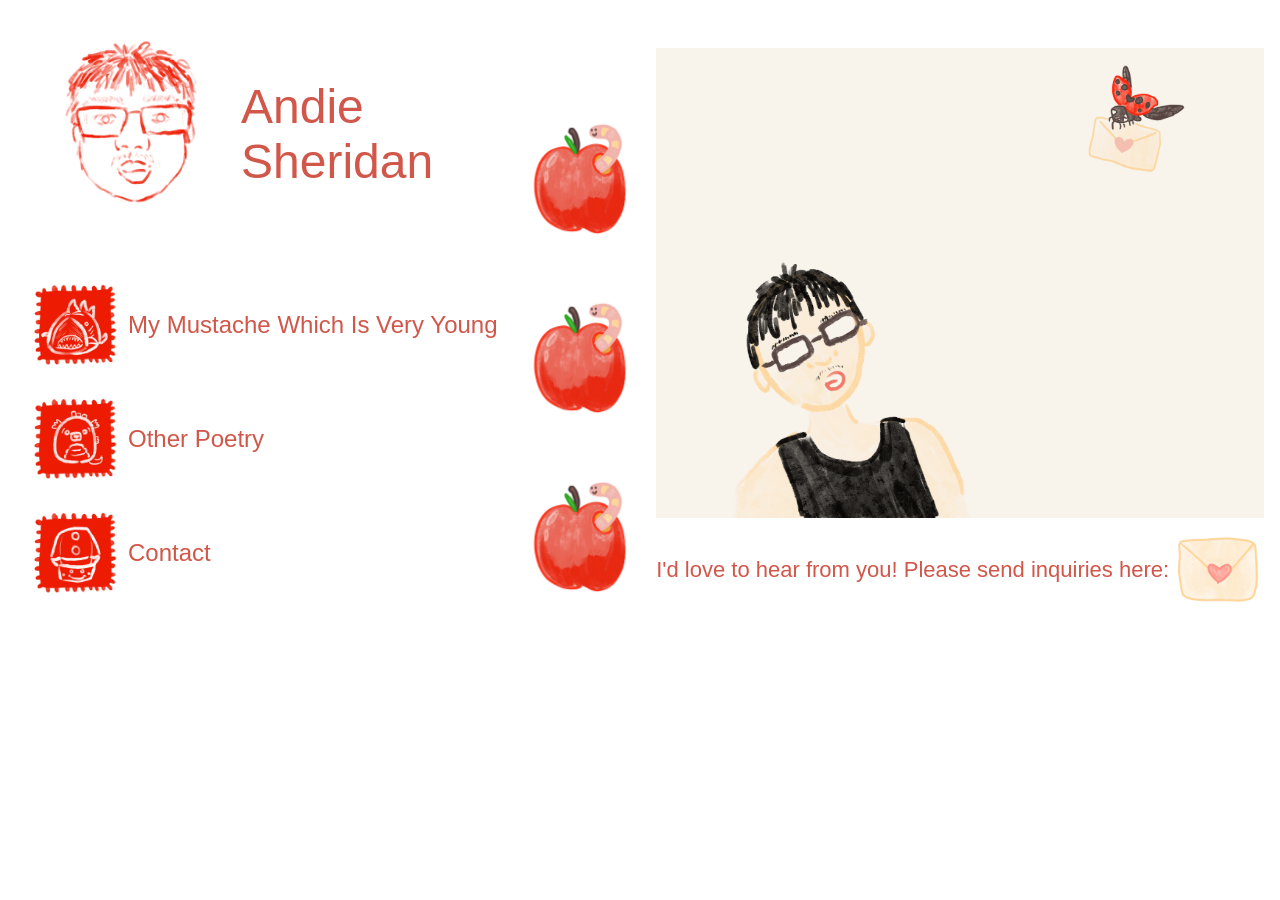
==== contact.html @ bdac0b0e "first commit" ====
<!DOCTYPE html>
<html lang="en">
  <head>
    <meta charset="UTF-8" />
    <meta name="viewport" content="width=device-width, initial-scale=1.0" />
    <title>Andie Sheridan Poetry</title>
    <link rel="stylesheet" href="style.css" />
  </head>

  <body>
    <div class="container">
      <!--navigation menu-->
      <!--NOTE: Make sure to copy any changes to this menu to all other pages if you want them to be consistent-->
      <div class="navigation">
        <div class="logo-and-name">
          <a class="logo">
            <img src="images/homebutton.jpg" alt="Logo" />
          </a>
          <a href="index.html"> Andie Sheridan </a>
        </div>

        <input type="checkbox" id="menu-toggle" />
        <label for="menu-toggle"></label>

        <ul class="nav-items">
          <li class="nav-item">
            <div class="nav-buttons">
              <a href="mymustache.html">
                <img src="images/button1.jpg" alt="Nav Button" />
              </a>
            </div>
            <a href="mymustache.html">My Mustache Which Is Very Young</a>
          </li>

          <li class="nav-item">
            <div class="nav-buttons">
              <a href="otherpoetry.html">
                <img src="images/button2.jpg" alt="Nav Button" />
              </a>
            </div>
            <a href="otherpoetry.html">Other Poetry</a>
          </li>

          <li class="nav-item">
            <div class="nav-buttons">
              <a href="contact.html"
                ><img src="images/button3.jpg" alt="Nav Button" />
              </a>
            </div>
            <a href="contact.html">Contact</a>
          </li>
        </ul>
      </div>

      <!--page content-->
      <div class="content">
        <ul class="content-trim">
          <li>
            <div class="trim-apple">
              <img src="images/appleandworm.jpg" alt="Apple and worm icon" />
            </div>
          </li>

          <li>
            <div class="trim-apple">
              <img src="images/appleandworm.jpg" alt="Apple and worm icon" />
            </div>
          </li>

          <li>
            <div class="trim-apple">
              <img src="images/appleandworm.jpg" alt="Apple and worm icon" />
            </div>
          </li>
        </ul>

        <div class="content-body">
          <div class="contact-gif">
            <img src="images/ladybugmail.gif" alt="Andie receiving mail" />
          </div>

          <div class="contact-text">
            I'd love to hear from you! Please send inquiries here:
            <a href="mailto:andiemsheridan@gmail.com">
              <img
                src="images/mailicon.jpg"
                alt="Mail button"
                class="contact-mail-icon"
              />
            </a>
          </div>
        </div>
      </div>

      <script src="script.js"></script>
    </div>
  </body>
</html>
---- style.css ----
/*
******** Site-wide styling ********

<Desktop>
Make Andie's face clickable
A little more space under mustache cover

<Medium>
Read for free here underlined
*/
* {
  padding: 0;
  box-sizing: border-box;
  font-family: "Comic Sans MS", "Comic Sans", cursive, sans-serif;
  text-decoration: none;
  scroll-behavior: smooth;
  list-style: none;
}

.container {
  display: flex;
  flex-direction: row;
  padding: 8px;
}

a:link,
a:visited {
  color: #d05749;
}

a:hover {
  color: red;
}

/* navigation styling */
.navigation {
  display: flex;
  flex-direction: column;
  width: 40%;
  height: 100%;
  background-color: white;
}

.nav-items {
  display: flex;
  flex-direction: column;
}

.navigation .logo-and-name {
  font-size: 48px;
  display: flex;
  align-items: center;
  color: red;
}

.navigation .logo img {
  max-width: 225px;
}

.navigation #menu-toggle {
  display: none;
}

.navigation .nav-item {
  font-size: 24px;
  display: flex;
  align-items: center;
  padding: 4px 12px;
}

.navigation .nav-item a {
  display: inline-block;
}

.navigation .nav-item img {
  /* the stamp icons */
  height: 100px;
}

/* page content styling */
.content {
  width: 60%;
  display: flex;
  align-items: center;
  padding-top: 24px;
}

.content-trim .trim-butterfly img {
  height: 220px;
  margin-top: 25px;
}

.content-trim .trim-apple img {
  height: 125px;
  margin-top: 50px;
}

.content-body {
  display: flex;
  flex-direction: column;
  color: #d05749;
  padding-left: 16px;
}

/* Medium sized screen styling */
@media (max-width: 1100px) {
  .container {
    flex-direction: column;
  }

  .navigation {
    width: auto;
    flex-direction: row;
    align-items: center;
  }

  .navigation .logo-and-name {
    font-size: 24px;
  }

  .navigation .logo img {
    max-width: 116px;
  }

  .navigation .menu-toggle {
    /* don't show the menu icon on anything larger than a small screen, menu options show by default */
    display: none;
  }

  .navigation .nav-items {
    flex-direction: row;
    padding-left: 16px;
  }

  .navigation .nav-item {
    font-size: 16px;
  }

  .navigation .nav-item img {
    /* the stamp icons */
    height: 50px;
  }

  .content {
    width: auto;
    padding-top: 0px;
  }
}

/* Small sized screen styling */
@media (max-width: 644px) {
  .container {
    flex-direction: column;
  }

  .navigation {
    width: auto;
    flex-direction: column;
    align-items: center;
  }

  .navigation .logo-and-name {
    align-self: start;
    font-size: 24px;
    margin-right: 48px;
  }

  .navigation .logo img {
    max-width: 116px;
  }

  /* menu toggle styling */
  /* 
  a hacky way to get interactibility in a static html/css site -- a checkbox in disguise that toggles open the menu
  usually a checkbox input has the box and the label like so: "[ ] label". we are essentially stacking them on one another, making the box itself
  invisible, and making the label an image of a hamburger menu using background-image 
  */
  .navigation #menu-toggle,
  label {
    /* put both the checkbox and the hamburger icon in the same spot on the top right */
    display: block;
    position: absolute;
    top: 64px;
    right: 24px;
  }

  .navigation #menu-toggle {
    /* the toggle itself (which is a checkbox) is unseen */
    opacity: 0;
  }

  .navigation label {
    /* style the label of the checkbox to be a menu icon */
    cursor: pointer;
    background-image: url(images/menu-icon.svg);
    background-size: contain;
    background-repeat: no-repeat;
    padding: 15px;
  }

  input:checked ~ label {
    /* when the menu is toggled, switch from hamburger icon to appleandworm :-) */
    background-image: url(images/appleandworm.jpg);
    background-size: contain;
  }

  .navigation .nav-items {
    flex-direction: column;
    padding-left: 16px;
    display: none;
  }

  .navigation .nav-item {
    font-size: 16px;
  }

  .navigation .nav-item img {
    height: 50px;
  }

  input:checked ~ .nav-items {
    /* when the menu is toggled, show the navigation items (toggle from display: none to display: block */
    display: block;
  }

  .content {
    width: auto;
  }

  .content-trim {
    align-self: flex-start;
  }

  .content-trim .trim-butterfly img {
    height: 132px;
    margin-top: 25px;
    margin-bottom: 75px;
  }

  .content-trim .trim-apple img {
    height: 75px;
    margin-top: 25px;
    margin-bottom: 75px;
  }
}

/*
******** Home page specific styling ********
*/
.home-content-row-1 {
  display: flex;
  align-items: center;
  font-size: 22px;
}

.home-content-row-1 .andie-dog {
  width: 40%;
  min-width: 260px;
  max-width: 330px;
  height: auto;
}

.home-content-row-1 div {
  /* supporting text */
  width: 60%;
  padding-left: 16px;
}

.home-content-row-2 {
  display: flex;
  align-items: end;
  padding: 16px 54px;
}

.home-content-row-2 .cherry-blossoms {
  width: 60%;
  max-width: 450px;
  height: auto;
}

.home-content-row-2 .apple-worm {
  width: 40%;
  max-width: 300px;
  height: auto;
}

.home-apple img {
  position: absolute;
  height: 280px;
  margin-top: 490px;
  margin-left: 615px;
}

/* Small Sized Screen Styling */
@media (max-width: 644px) {
  .home-content-row-1 {
    flex-direction: column;
    font-size: 16px;
  }

  .home-content-row-1 .andie-dog {
    width: 80%;
    min-width: 40px;
    max-width: 330px;
  }

  .home-content-row-1 div {
    width: 100%;
    padding-top: 8px;
    padding-left: 0px;
  }

  .home-content-row-2 {
    flex-direction: column;
  }

  .home-content-row-2 {
    display: flex;
    padding: 24px 0px;
  }

  .home-content-row-2 .cherry-blossoms {
    width: 100%;
    max-width: 450px;
    height: auto;
  }

  .home-content-row-2 .apple-worm {
    width: 100%;
    max-width: 100px;
    height: auto;
  }
}

/*
******** My mustache specific styling ********
*/

.mustache-photo img {
  display: block;
  justify-self: center;
  padding-right: 32px;
  max-width: 450px;
}

.mustache-text {
  padding-top: 8px;
  font-size: 18px;
  color: #d05749;
}

.mustache-read-here {
  padding-top: 8px;
  font-size: 24px;
}

/* Small Sized Screen Styling */
@media (max-width: 644px) {
  .mustache-photo img {
    width: 100%;
    padding-right: 0px;
    max-width: 450px;
  }

  .mustache-text {
    font-size: 14px;
  }

  .mustache-read-here {
    padding-top: 8px;
    font-size: 18px;
  }
}

/*
******** Other poetry specific styling ********
*/
.other-poetry-text {
  font-size: 18px;
}

.other-poetry-text a {
  text-decoration: underline;
}

.other-poetry-text .other-poetry-title {
  font-weight: bold;
  font-size: 24px;
}

.other-poetry-text li {
  padding-bottom: 8px;
}

.other-poetry-text img {
  display: block;
  max-width: 250px;
  justify-self: flex-end;
}

/* Small Sized Screen Styling */
@media (max-width: 644px) {
  .other-poetry-text {
    font-size: 14px;
  }

  .other-poetry-text img {
    display: block;
    width: 100%;
    max-width: 250px;
    justify-self: flex-end;
  }
}

/*
******** Contact specific styling ********
*/
.contact-gif img {
  width: 100%;
  max-width: 700px;
}

.contact-text {
  display: flex;
  align-items: center;
  color: #d05749;
  font-size: 22px;
}

.contact-mail-icon {
  max-width: 90px;
}

/* Small Sized Screen Styling */
@media (max-width: 644px) {
  .contact-text {
    font-size: 14px;
  }

  .contact-mail-icon {
    max-width: 75px;
  }
}
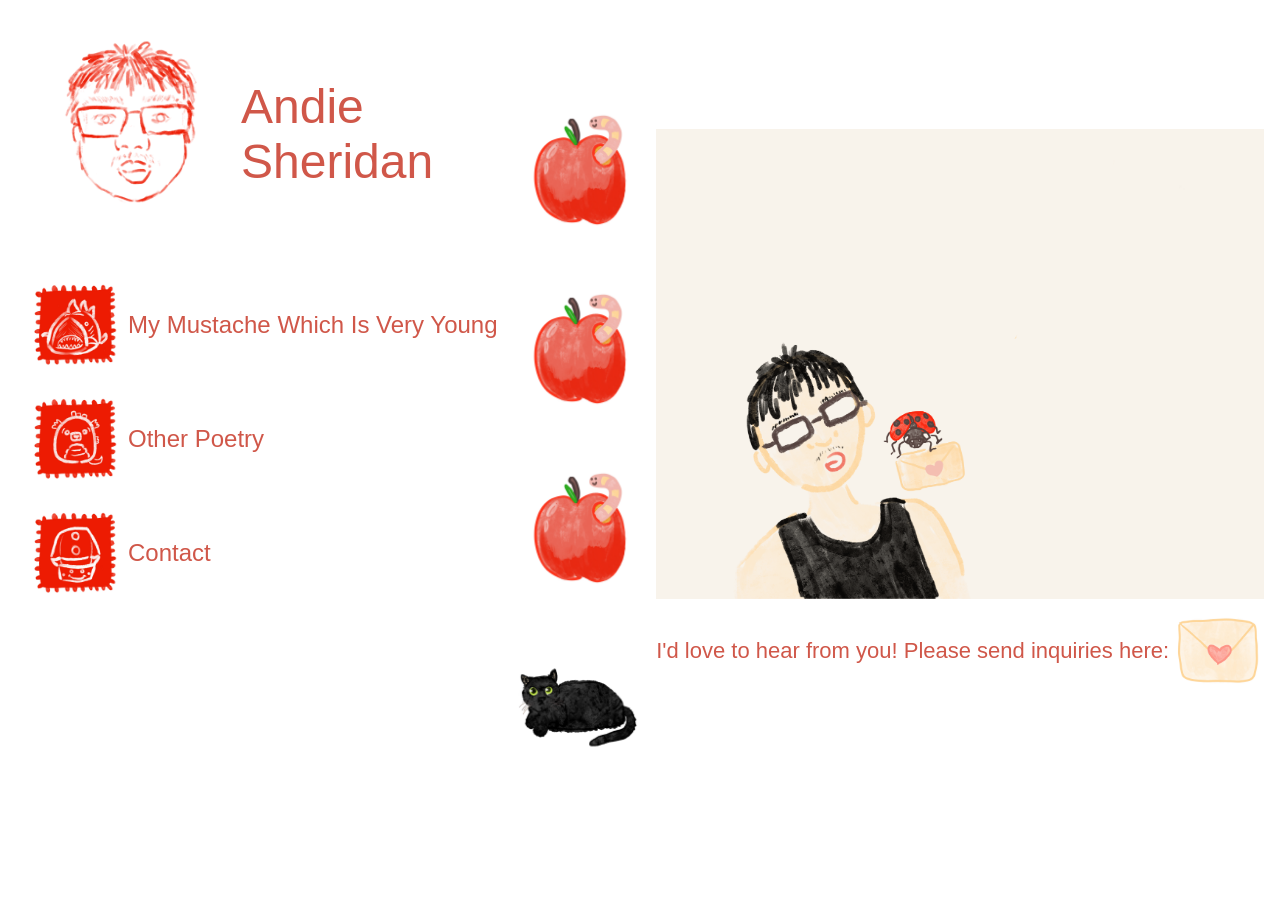
==== commit d40cfce5: "last few changes" ====
--- a/contact.html
+++ b/contact.html
@@ -13,7 +13,7 @@
       <!--NOTE: Make sure to copy any changes to this menu to all other pages if you want them to be consistent-->
       <div class="navigation">
         <div class="logo-and-name">
-          <a class="logo">
+          <a href="index.html" class="logo">
             <img src="images/homebutton.jpg" alt="Logo" />
           </a>
           <a href="index.html"> Andie Sheridan </a>
@@ -72,6 +72,12 @@
               <img src="images/appleandworm.jpg" alt="Apple and worm icon" />
             </div>
           </li>
+          <li
+            class="trim-apple"
+            title="🍞 Website artisanally crafted by Roei Cohen"
+          >
+            <img src="images/lophie.jpg" alt="Lophie" class="lophie" />
+          </li>
         </ul>
 
         <div class="content-body">
--- a/style.css
+++ b/style.css
@@ -1,12 +1,5 @@
 /*
 ******** Site-wide styling ********
-
-<Desktop>
-Make Andie's face clickable
-A little more space under mustache cover
-
-<Medium>
-Read for free here underlined
 */
 * {
   padding: 0;
@@ -242,6 +235,13 @@
     margin-top: 25px;
     margin-bottom: 75px;
   }
+
+  .content-trim .lophie img {
+    height: 75px;
+    max-width: 100px;
+    margin-top: 25px;
+    margin-bottom: 75px;
+  }
 }
 
 /*
@@ -344,7 +344,7 @@
 }
 
 .mustache-text {
-  padding-top: 8px;
+  padding-top: 16px;
   font-size: 18px;
   color: #d05749;
 }
@@ -369,6 +369,7 @@
   .mustache-read-here {
     padding-top: 8px;
     font-size: 18px;
+    text-decoration: underline;
   }
 }
 
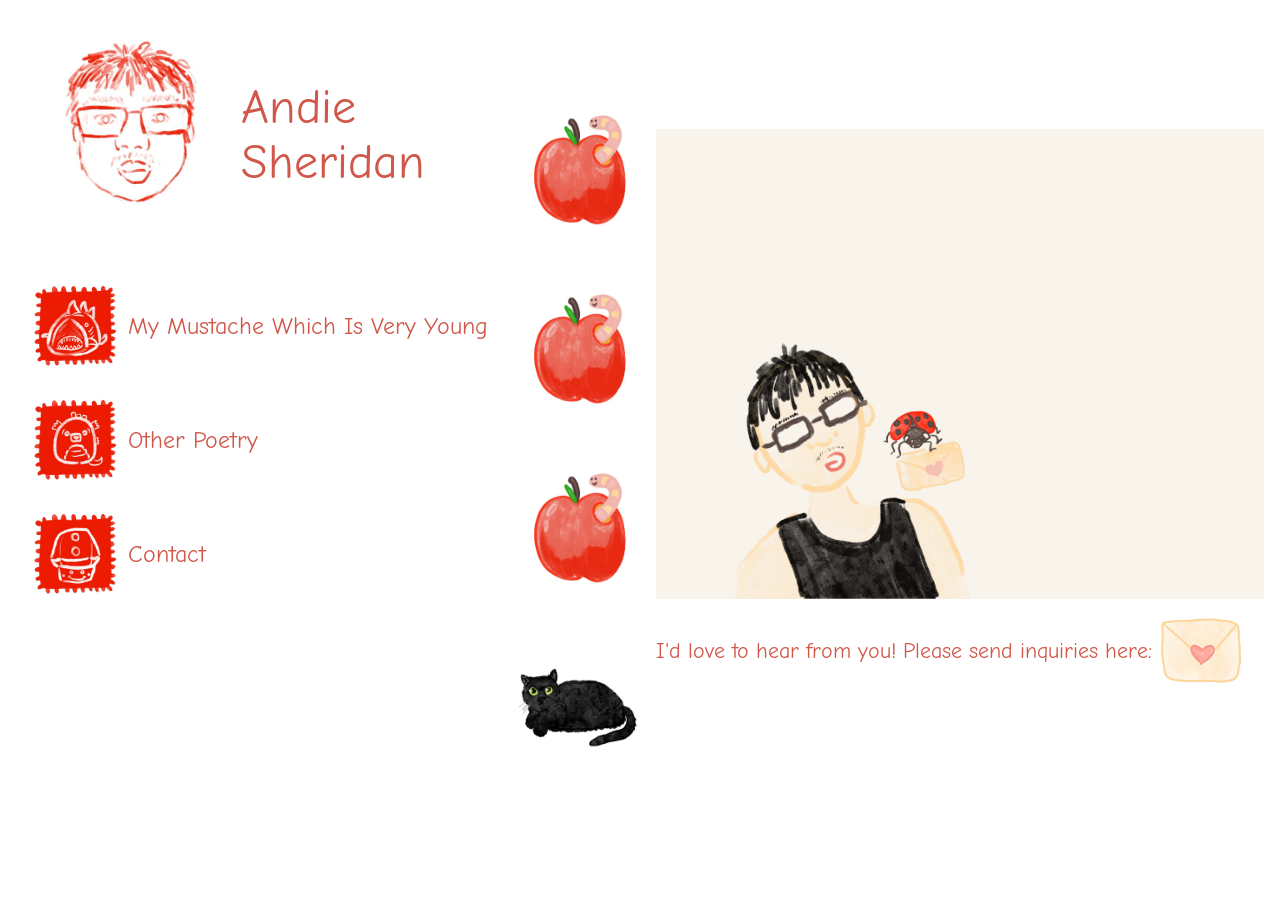
==== commit c29f0142: "resize images, add backup font for mobile" ====
--- a/contact.html
+++ b/contact.html
@@ -4,6 +4,9 @@
     <meta charset="UTF-8" />
     <meta name="viewport" content="width=device-width, initial-scale=1.0" />
     <title>Andie Sheridan Poetry</title>
+    <link rel="preconnect" href="https://fonts.googleapis.com" />
+    <link rel="preconnect" href="https://fonts.gstatic.com" crossorigin />
+    <link rel="stylesheet" href="https://fonts.googleapis.com/css2?family=Comic+Neue:ital,wght@0,400;0,700;1,400;1,700&display=swap" />
     <link rel="stylesheet" href="style.css" />
   </head>
 
--- a/style.css
+++ b/style.css
@@ -4,7 +4,7 @@
 * {
   padding: 0;
   box-sizing: border-box;
-  font-family: "Comic Sans MS", "Comic Sans", cursive, sans-serif;
+  font-family: "Comic Sans MS", "Comic Sans", "Comic Neue", sans-serif;
   text-decoration: none;
   scroll-behavior: smooth;
   list-style: none;
